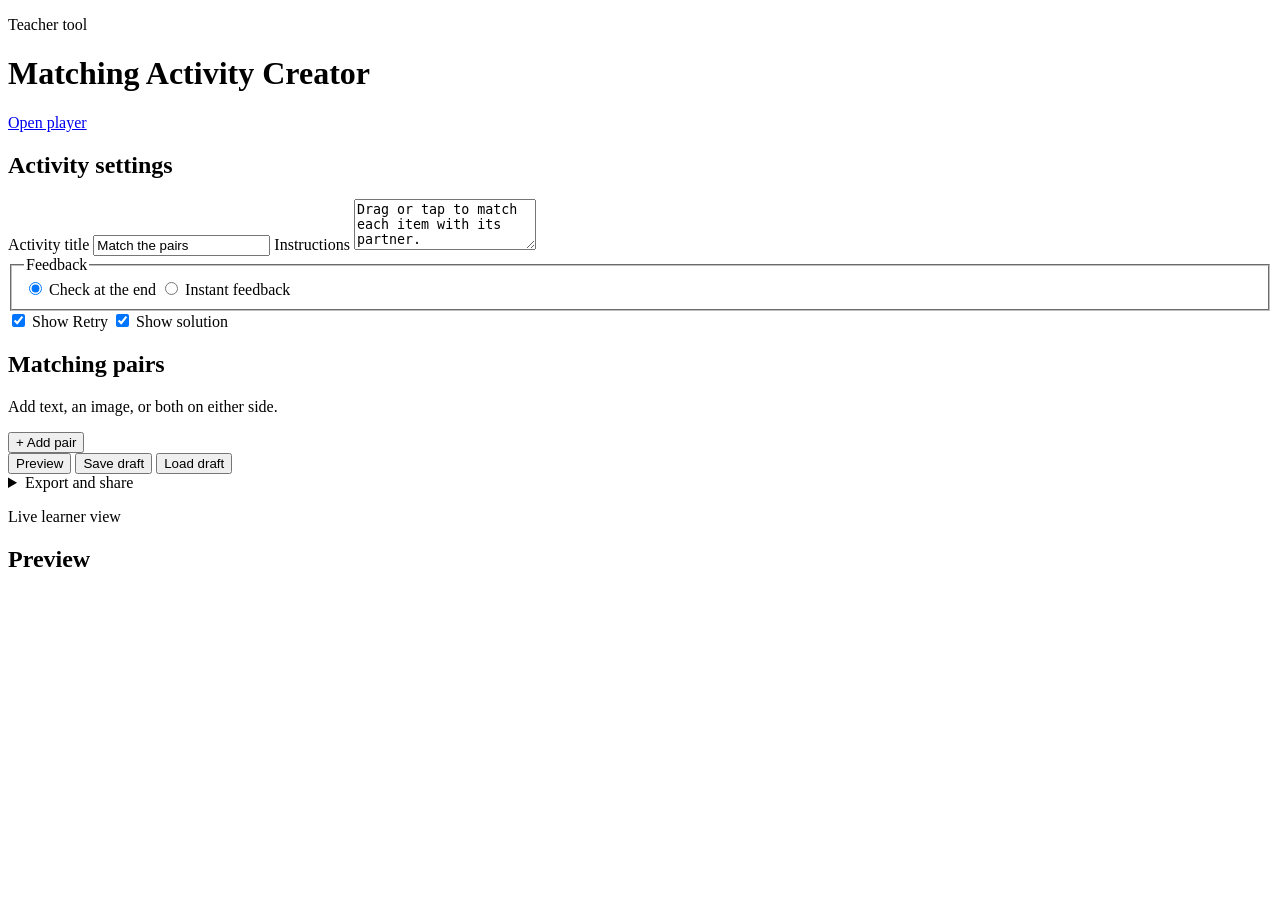
==== creator.html @ 943423c6 "Add files via upload" ====
<!doctype html>
<html lang="en">
<head>
  <meta charset="utf-8">
  <meta name="viewport" content="width=device-width,initial-scale=1">
  <title>Matching Activity Creator</title>
  <link rel="stylesheet" href="css/shared.css">
  <link rel="stylesheet" href="css/creator.css">
  <link rel="stylesheet" href="css/player.css">
</head>
<body>
  <header class="site-header">
    <div>
      <p class="eyebrow">Teacher tool</p>
      <h1>Matching Activity Creator</h1>
    </div>
    <a class="button button-secondary" href="index.html">Open player</a>
  </header>

  <main class="creator-layout">
    <section class="creator-panel" aria-labelledby="settingsTitle">
      <h2 id="settingsTitle">Activity settings</h2>
      <label>Activity title
        <input id="activityTitle" type="text" value="Match the pairs">
      </label>
      <label>Instructions
        <textarea id="instructions" rows="3">Drag or tap to match each item with its partner.</textarea>
      </label>
      <fieldset>
        <legend>Feedback</legend>
        <label class="inline"><input type="radio" name="feedbackMode" value="check" checked> Check at the end</label>
        <label class="inline"><input type="radio" name="feedbackMode" value="instant"> Instant feedback</label>
      </fieldset>
      <div class="toggle-grid">
        <label class="inline"><input id="allowRetry" type="checkbox" checked> Show Retry</label>
        <label class="inline"><input id="allowSolution" type="checkbox" checked> Show solution</label>
      </div>

      <div class="section-heading">
        <div>
          <h2>Matching pairs</h2>
          <p>Add text, an image, or both on either side.</p>
        </div>
        <button id="addPair" class="button button-secondary" type="button">+ Add pair</button>
      </div>
      <div id="pairList" class="pair-list"></div>

      <div class="creator-actions">
        <button id="previewButton" class="button" type="button">Preview</button>
        <button id="saveDraft" class="button button-secondary" type="button">Save draft</button>
        <button id="loadDraft" class="button button-secondary" type="button">Load draft</button>
      </div>

      <details class="export-panel">
        <summary>Export and share</summary>
        <div class="export-grid">
          <button id="downloadHtml" class="button" type="button">Download HTML</button>
          <button id="downloadJson" class="button button-secondary" type="button">Download JSON</button>
          <button id="makeLink" class="button button-secondary" type="button">Create share link</button>
        </div>
        <label>Shareable link
          <textarea id="shareLink" rows="3" readonly></textarea>
        </label>
        <label>Embed code
          <textarea id="embedCode" rows="4" readonly></textarea>
        </label>
        <div class="qr-wrap">
          <img id="qrImage" alt="QR code for the activity" hidden>
          <p id="shareNotice" class="notice"></p>
        </div>
      </details>
    </section>

    <section class="preview-panel" aria-labelledby="previewTitle">
      <div class="section-heading">
        <div><p class="eyebrow">Live learner view</p><h2 id="previewTitle">Preview</h2></div>
      </div>
      <div id="previewRoot" class="activity-card"></div>
    </section>
  </main>

  <template id="pairTemplate">
    <article class="pair-editor" draggable="true">
      <div class="pair-editor-top">
        <span class="drag-handle" aria-hidden="true">⋮⋮</span>
        <strong class="pair-number"></strong>
        <div class="pair-editor-buttons">
          <button class="move-up icon-button" type="button" aria-label="Move pair up">↑</button>
          <button class="move-down icon-button" type="button" aria-label="Move pair down">↓</button>
          <button class="delete-pair icon-button danger" type="button" aria-label="Delete pair">×</button>
        </div>
      </div>
      <div class="pair-sides">
        <fieldset class="side-editor">
          <legend>Left item</legend>
          <label>Text <input class="left-text" type="text"></label>
          <label>Image <input class="left-image" type="file" accept="image/*"></label>
          <img class="left-preview image-preview" alt="" hidden>
          <button class="remove-left-image text-button" type="button" hidden>Remove image</button>
        </fieldset>
        <fieldset class="side-editor">
          <legend>Right item</legend>
          <label>Text <input class="right-text" type="text"></label>
          <label>Image <input class="right-image" type="file" accept="image/*"></label>
          <img class="right-preview image-preview" alt="" hidden>
          <button class="remove-right-image text-button" type="button" hidden>Remove image</button>
        </fieldset>
      </div>
    </article>
  </template>

  <script src="js/matching-engine.js"></script>
  <script src="js/player.js"></script>
  <script src="js/storage.js"></script>
  <script src="js/export.js"></script>
  <script src="js/creator.js"></script>
</body>
</html>
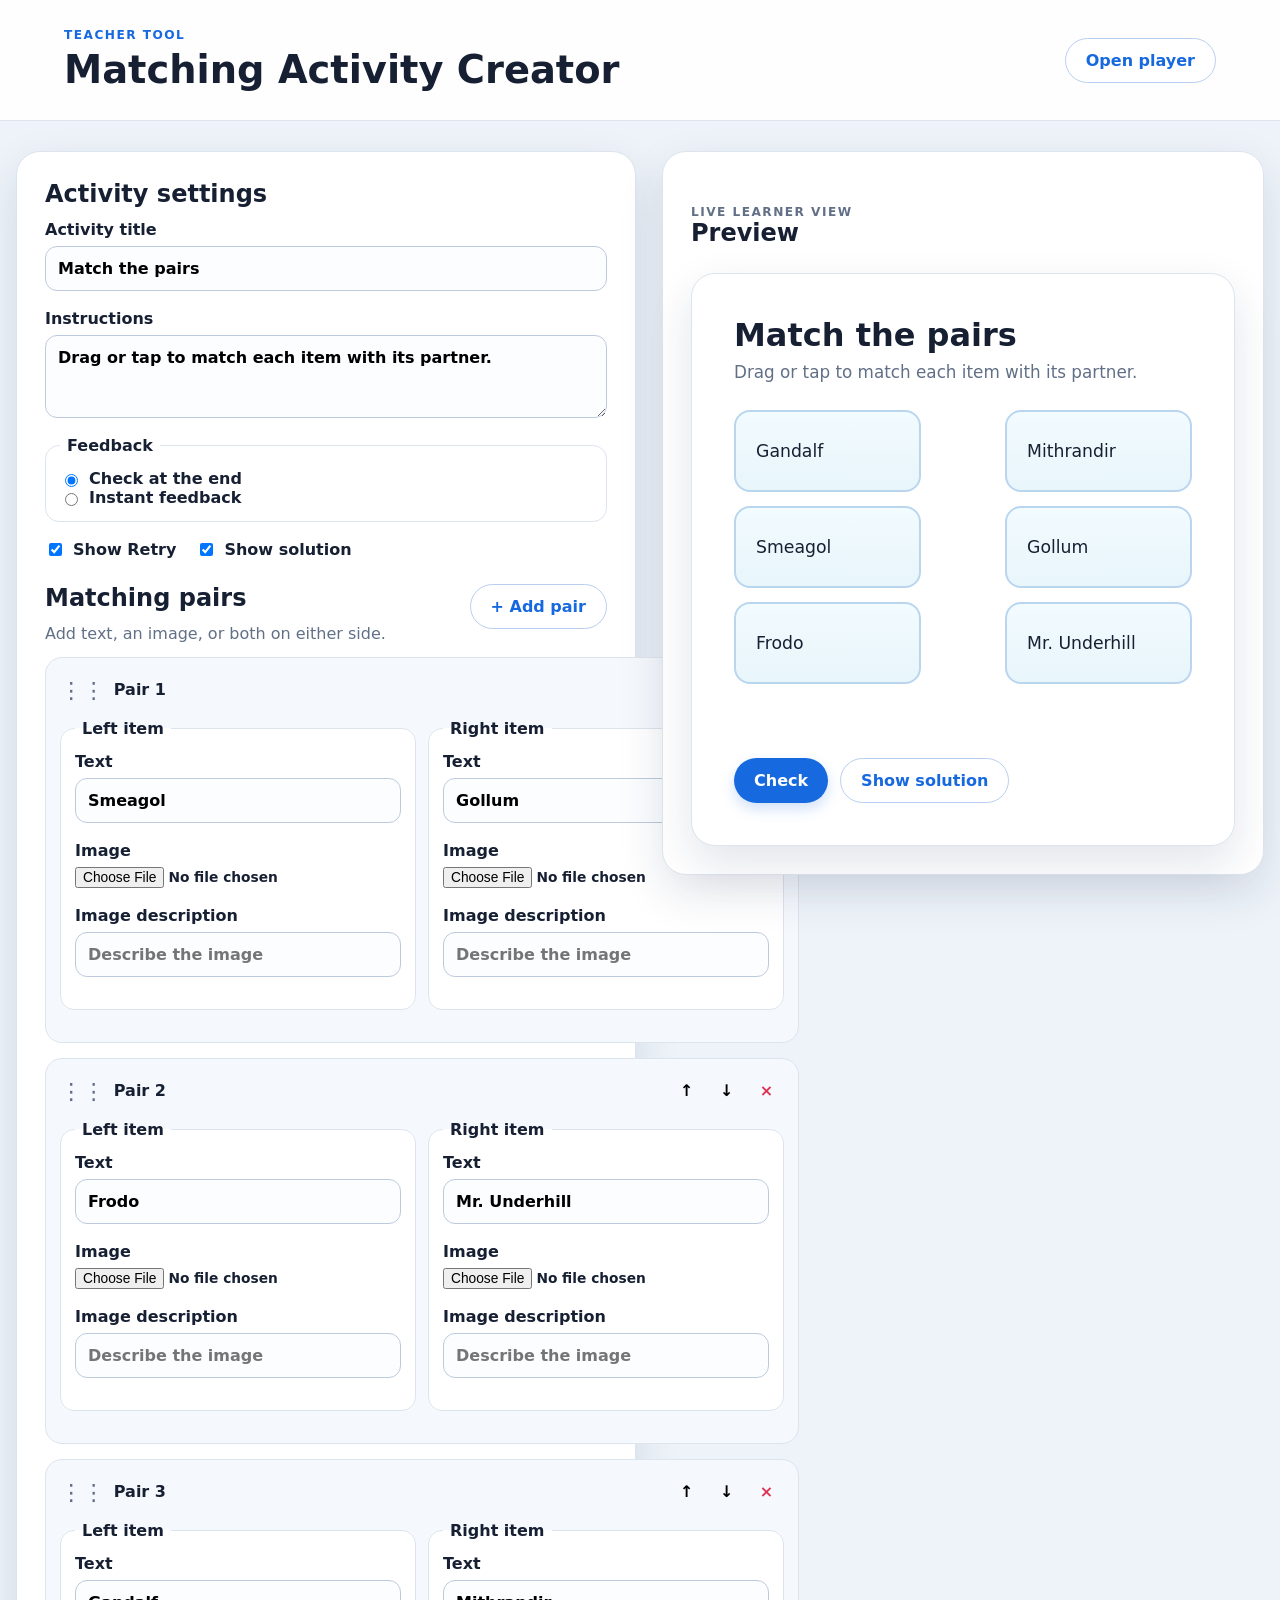
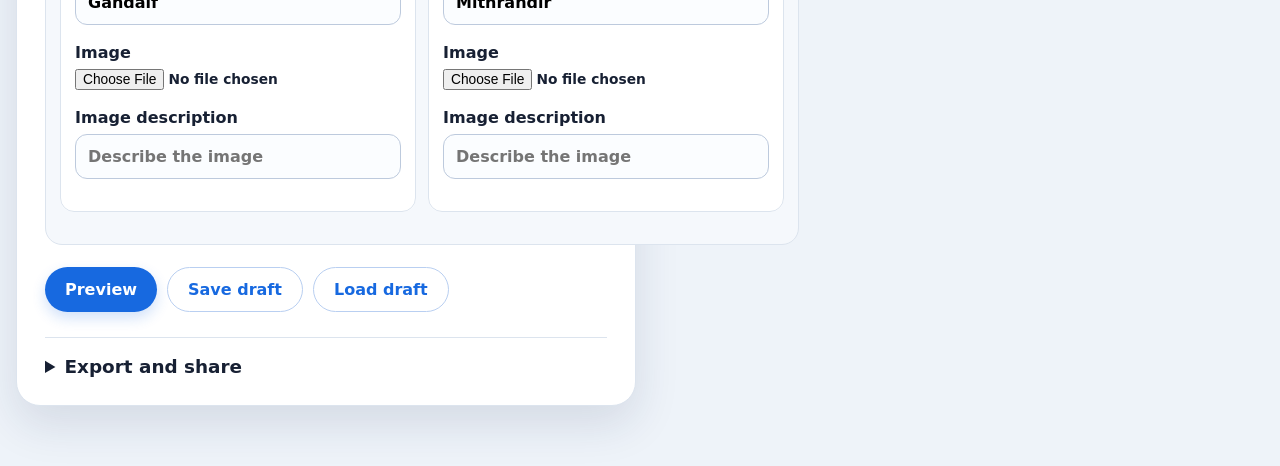
==== commit ef15f7b2: "Add files via upload" ====
--- a/creator.html
+++ b/creator.html
@@ -2,7 +2,8 @@
 <html lang="en">
 <head>
   <meta charset="utf-8">
-  <meta name="viewport" content="width=device-width,initial-scale=1">
+  <meta name="viewport" content="width=device-width, initial-scale=1">
+  <meta name="description" content="Create interactive matching activities">
   <title>Matching Activity Creator</title>
   <link rel="stylesheet" href="css/shared.css">
   <link rel="stylesheet" href="css/creator.css">
@@ -56,6 +57,7 @@
         <div class="export-grid">
           <button id="downloadHtml" class="button" type="button">Download HTML</button>
           <button id="downloadJson" class="button button-secondary" type="button">Download JSON</button>
+          <label class="button button-secondary file-button">Import JSON<input id="importJson" type="file" accept="application/json,.json" hidden></label>
           <button id="makeLink" class="button button-secondary" type="button">Create share link</button>
         </div>
         <label>Shareable link
@@ -95,6 +97,7 @@
           <legend>Left item</legend>
           <label>Text <input class="left-text" type="text"></label>
           <label>Image <input class="left-image" type="file" accept="image/*"></label>
+          <label>Image description <input class="left-alt" type="text" placeholder="Describe the image"></label>
           <img class="left-preview image-preview" alt="" hidden>
           <button class="remove-left-image text-button" type="button" hidden>Remove image</button>
         </fieldset>
@@ -102,6 +105,7 @@
           <legend>Right item</legend>
           <label>Text <input class="right-text" type="text"></label>
           <label>Image <input class="right-image" type="file" accept="image/*"></label>
+          <label>Image description <input class="right-alt" type="text" placeholder="Describe the image"></label>
           <img class="right-preview image-preview" alt="" hidden>
           <button class="remove-right-image text-button" type="button" hidden>Remove image</button>
         </fieldset>
--- a/css/shared.css
+++ b/css/shared.css
@@ -0,0 +1 @@
+:root{--ink:#172033;--muted:#617087;--line:#dce4ee;--surface:#fff;--soft:#f5f8fc;--brand:#1769e0;--brand-dark:#0f52b7;--success:#159a78;--danger:#df3154;--shadow:0 18px 45px rgba(26,45,80,.12);font-family:Inter,ui-sans-serif,system-ui,-apple-system,BlinkMacSystemFont,"Segoe UI",sans-serif;color:var(--ink);background:#eef3f9}*{box-sizing:border-box}body{margin:0;min-height:100vh}button,input,textarea{font:inherit}button{cursor:pointer}.site-header{display:flex;align-items:center;justify-content:space-between;gap:24px;padding:28px clamp(20px,5vw,72px);background:rgba(255,255,255,.9);border-bottom:1px solid var(--line);backdrop-filter:blur(12px)}h1,h2,p{margin-top:0}h1{margin-bottom:0;font-size:clamp(1.7rem,3vw,2.7rem)}h2{margin-bottom:12px}.eyebrow{margin-bottom:5px;color:var(--brand);font-weight:800;text-transform:uppercase;letter-spacing:.12em;font-size:.76rem}.button{display:inline-flex;align-items:center;justify-content:center;border:0;border-radius:999px;background:var(--brand);color:white;padding:12px 20px;font-weight:800;text-decoration:none;box-shadow:0 6px 14px rgba(23,105,224,.2)}.button:hover{background:var(--brand-dark)}.button:focus-visible,.match-item:focus-visible,input:focus-visible,textarea:focus-visible,summary:focus-visible{outline:4px solid rgba(23,105,224,.25);outline-offset:2px}.button-secondary{background:white;color:var(--brand);border:1px solid #b9cff1;box-shadow:none}.button-secondary:hover{background:#edf4ff}.page-shell{width:min(1040px,calc(100% - 32px));margin:34px auto 70px}.activity-card,.creator-panel,.preview-panel{background:var(--surface);border:1px solid var(--line);border-radius:24px;box-shadow:var(--shadow)}.notice{color:var(--muted);font-size:.92rem}.danger{color:var(--danger)}@media(max-width:640px){.site-header{align-items:flex-start;flex-direction:column;padding:20px}.site-header .button{width:100%}.page-shell{width:min(100% - 20px,1040px);margin-top:16px}}
--- a/css/creator.css
+++ b/css/creator.css
@@ -0,0 +1,3 @@
+.creator-layout{width:min(1500px,calc(100% - 32px));margin:30px auto 60px;display:grid;grid-template-columns:minmax(430px,620px) minmax(420px,1fr);gap:26px;align-items:start}.creator-panel,.preview-panel{padding:28px}.preview-panel{position:sticky;top:18px}.creator-panel>label,.export-panel label,.side-editor label{display:grid;gap:7px;font-weight:750;margin-bottom:18px}.creator-panel input[type=text],.creator-panel textarea{width:100%;border:1px solid #bdcadd;border-radius:12px;padding:12px;background:#fbfdff}.creator-panel textarea{resize:vertical}.creator-panel fieldset{border:1px solid var(--line);border-radius:14px;padding:14px;margin:0 0 18px}.creator-panel legend{font-weight:850;padding:0 7px}.inline{display:flex!important;grid-template-columns:none!important;align-items:center;gap:8px;margin:0!important;font-weight:650!important}.toggle-grid{display:flex;gap:20px;margin-bottom:24px}.section-heading{display:flex;align-items:flex-start;justify-content:space-between;gap:16px;margin:25px 0 14px}.section-heading p{color:var(--muted);margin-bottom:0}.pair-list{display:grid;gap:15px}.pair-editor{border:1px solid var(--line);border-radius:17px;background:var(--soft);padding:14px}.pair-editor.dragging{opacity:.5}.pair-editor-top{display:flex;align-items:center;gap:9px;margin-bottom:12px}.drag-handle{font-size:1.4rem;color:var(--muted)}.pair-editor-buttons{margin-left:auto;display:flex;gap:5px}.icon-button,.text-button{border:0;background:transparent;font-weight:900}.icon-button{width:35px;height:35px;border-radius:10px}.icon-button:hover{background:#e4ebf4}.pair-sides{display:grid;grid-template-columns:1fr 1fr;gap:12px}.side-editor{background:white}.side-editor input[type=file]{max-width:100%;font-size:.86rem}.image-preview{width:100%;height:120px;object-fit:cover;border-radius:10px;margin-bottom:8px}.text-button{color:var(--brand);padding:0}.creator-actions,.export-grid{display:flex;flex-wrap:wrap;gap:10px;margin-top:22px}.export-panel{margin-top:25px;border-top:1px solid var(--line);padding-top:18px}.export-panel summary{font-weight:900;font-size:1.15rem;cursor:pointer}.export-panel[open] summary{margin-bottom:18px}.qr-wrap{text-align:center}.qr-wrap img{width:210px;max-width:100%;padding:10px;background:white;border:1px solid var(--line);border-radius:12px}@media(max-width:1050px){.creator-layout{grid-template-columns:1fr}.preview-panel{position:static}}@media(max-width:620px){.creator-layout{width:calc(100% - 16px);margin-top:12px}.creator-panel,.preview-panel{padding:16px;border-radius:18px}.pair-sides{grid-template-columns:1fr}.toggle-grid{flex-direction:column;gap:10px}}
+
+.file-button{cursor:pointer}.file-button input{display:none}
--- a/css/player.css
+++ b/css/player.css
@@ -0,0 +1 @@
+.activity-card{padding:clamp(18px,4vw,42px)}.activity-header{margin-bottom:28px}.activity-header h2{font-size:clamp(1.35rem,3vw,2rem);margin-bottom:8px}.activity-instructions{color:var(--muted);font-size:1.05rem}.match-board{display:grid;grid-template-columns:minmax(0,1fr) minmax(0,1fr);gap:18px clamp(24px,8vw,84px);position:relative}.match-column{display:grid;gap:14px;align-content:start}.match-item{width:100%;min-height:82px;padding:15px 20px;border:2px solid #b9d6ee;border-radius:16px;background:linear-gradient(180deg,#f2fbff,#e8f5fa);color:var(--ink);font-size:1.08rem;text-align:left;display:flex;align-items:center;gap:14px;position:relative;transition:.18s transform,.18s box-shadow,.18s border-color;touch-action:none;user-select:none;-webkit-user-select:none}.match-item:hover{transform:translateY(-2px);box-shadow:0 9px 20px rgba(26,76,120,.12)}.match-item.selected{border-color:var(--brand);box-shadow:0 0 0 5px rgba(23,105,224,.14)}.match-item.dragging{opacity:.45}.match-item.drag-over{border-color:var(--success);box-shadow:0 0 0 5px rgba(21,154,120,.15)}.match-item.used{opacity:.28;pointer-events:none}.match-item img,.result-content img{width:72px;height:58px;object-fit:cover;border-radius:10px;background:#fff}.match-item .item-text{overflow-wrap:anywhere}.activity-actions{display:flex;flex-wrap:wrap;gap:12px;margin-top:28px}.activity-actions .button[hidden]{display:none}.status-message{min-height:28px;margin-top:18px;font-weight:800}.results-list{display:grid;gap:14px}.result-row{display:grid;grid-template-columns:1fr 72px 1fr;align-items:stretch;border-radius:16px;overflow:hidden;color:white;min-height:92px}.result-row.correct{background:linear-gradient(135deg,#49c3a4,#24a882)}.result-row.incorrect{background:linear-gradient(135deg,#f04563,#d91d48)}.result-content{display:flex;align-items:center;gap:12px;padding:17px 22px;font-size:1.08rem}.result-mark{display:flex;align-items:center;justify-content:center;font-size:2rem;font-weight:900;border-left:1px solid rgba(255,255,255,.18);border-right:1px solid rgba(255,255,255,.18);background:rgba(255,255,255,.08)}.score-wrap{display:flex;align-items:center;gap:16px;margin-top:26px}.score-track{height:16px;flex:1;min-width:120px;background:#dfe5eb;border-radius:999px;overflow:hidden}.score-fill{height:100%;background:var(--success);transition:width .35s ease}.score-text{font-size:1.35rem;font-weight:900}.flash-wrong{animation:wrongFlash .72s ease}.flash-correct{animation:correctFlash .72s ease}@keyframes wrongFlash{0%,100%{background:linear-gradient(180deg,#f2fbff,#e8f5fa)}50%{background:#ffdbe2;border-color:var(--danger)}}@keyframes correctFlash{0%,100%{background:linear-gradient(180deg,#f2fbff,#e8f5fa)}50%{background:#d8f6ed;border-color:var(--success)}}@media(max-width:700px){.match-board{gap:12px}.match-item{min-height:72px;padding:12px;font-size:.98rem;flex-direction:column;align-items:flex-start}.match-item img{width:100%;height:90px}.result-row{grid-template-columns:1fr 48px 1fr}.result-content{padding:13px;font-size:.95rem;flex-direction:column;align-items:flex-start}.result-content img{width:100%;height:90px}.result-mark{font-size:1.5rem}}@media(max-width:430px){.activity-card{padding:14px}.match-board{gap:8px}.match-item{padding:9px;min-height:62px;border-radius:12px;font-size:.9rem}.match-item img{height:70px}.activity-actions .button{flex:1 1 120px;padding:11px}}
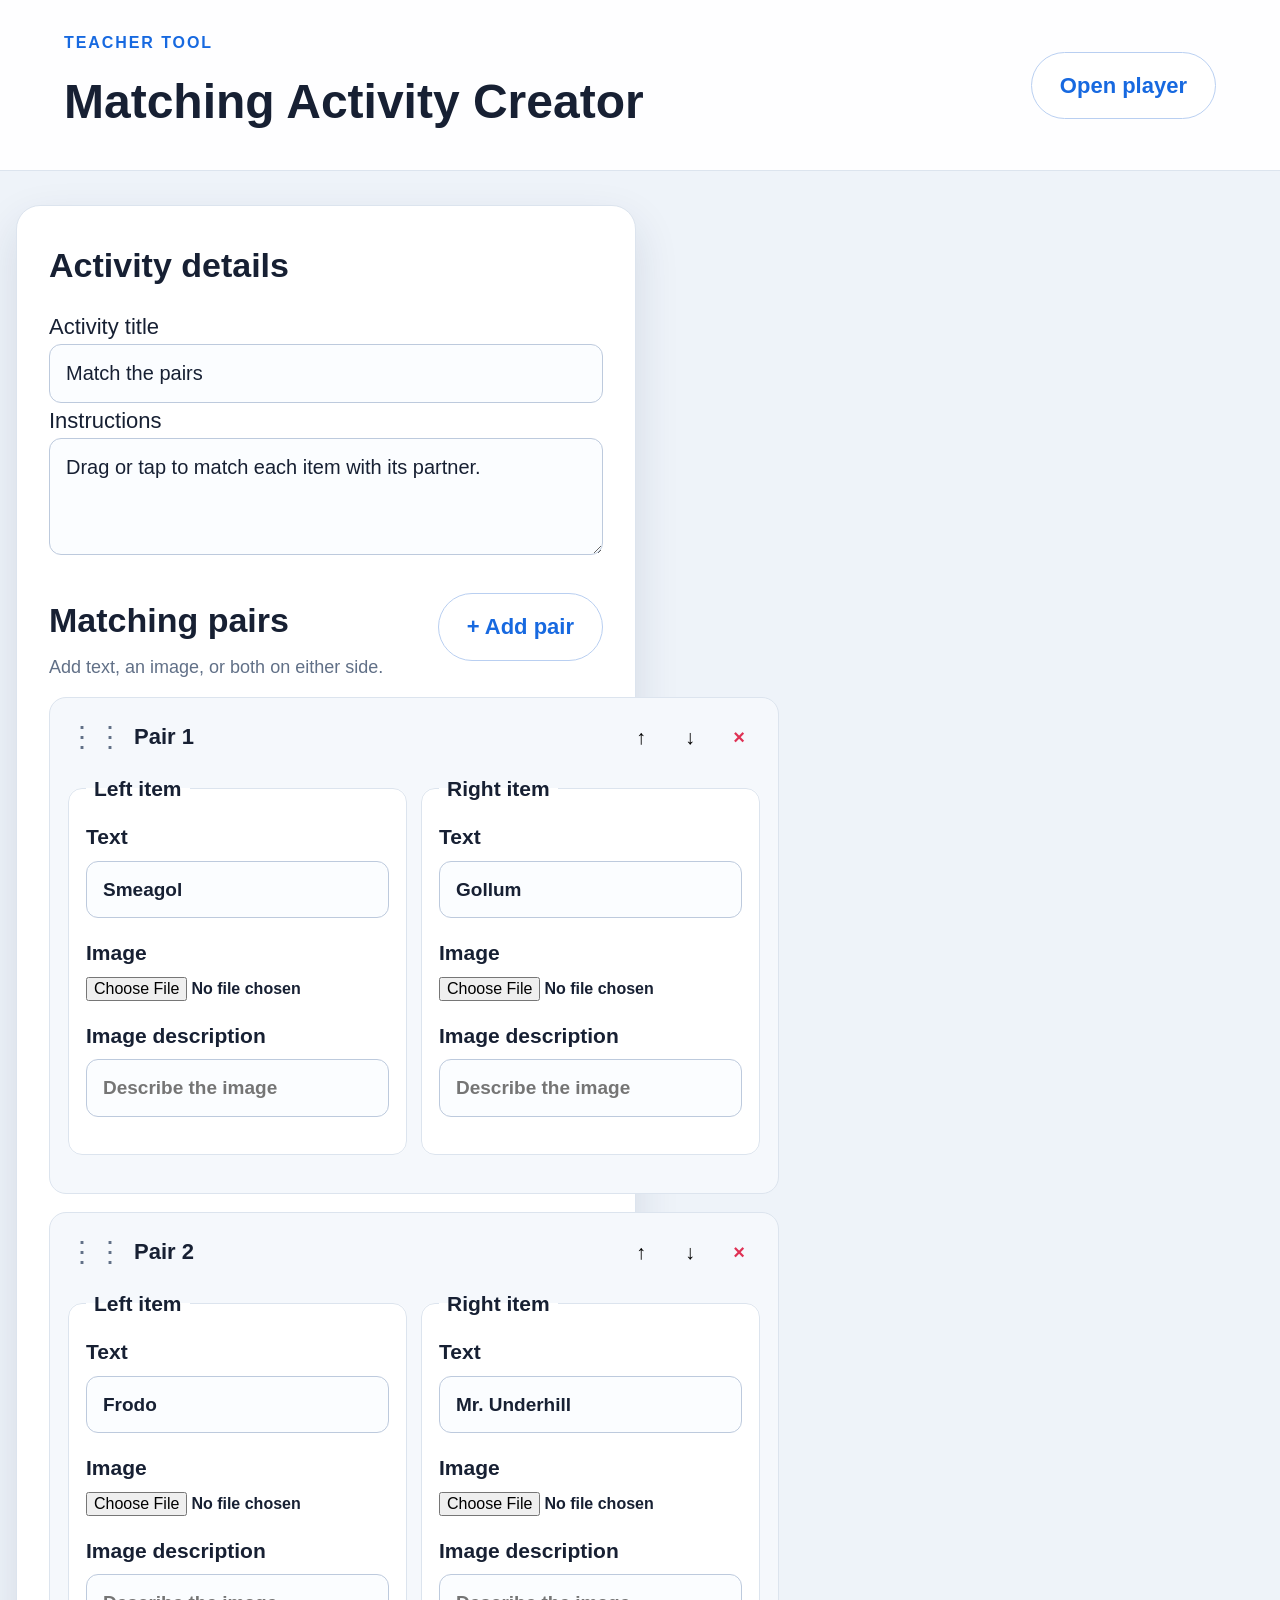
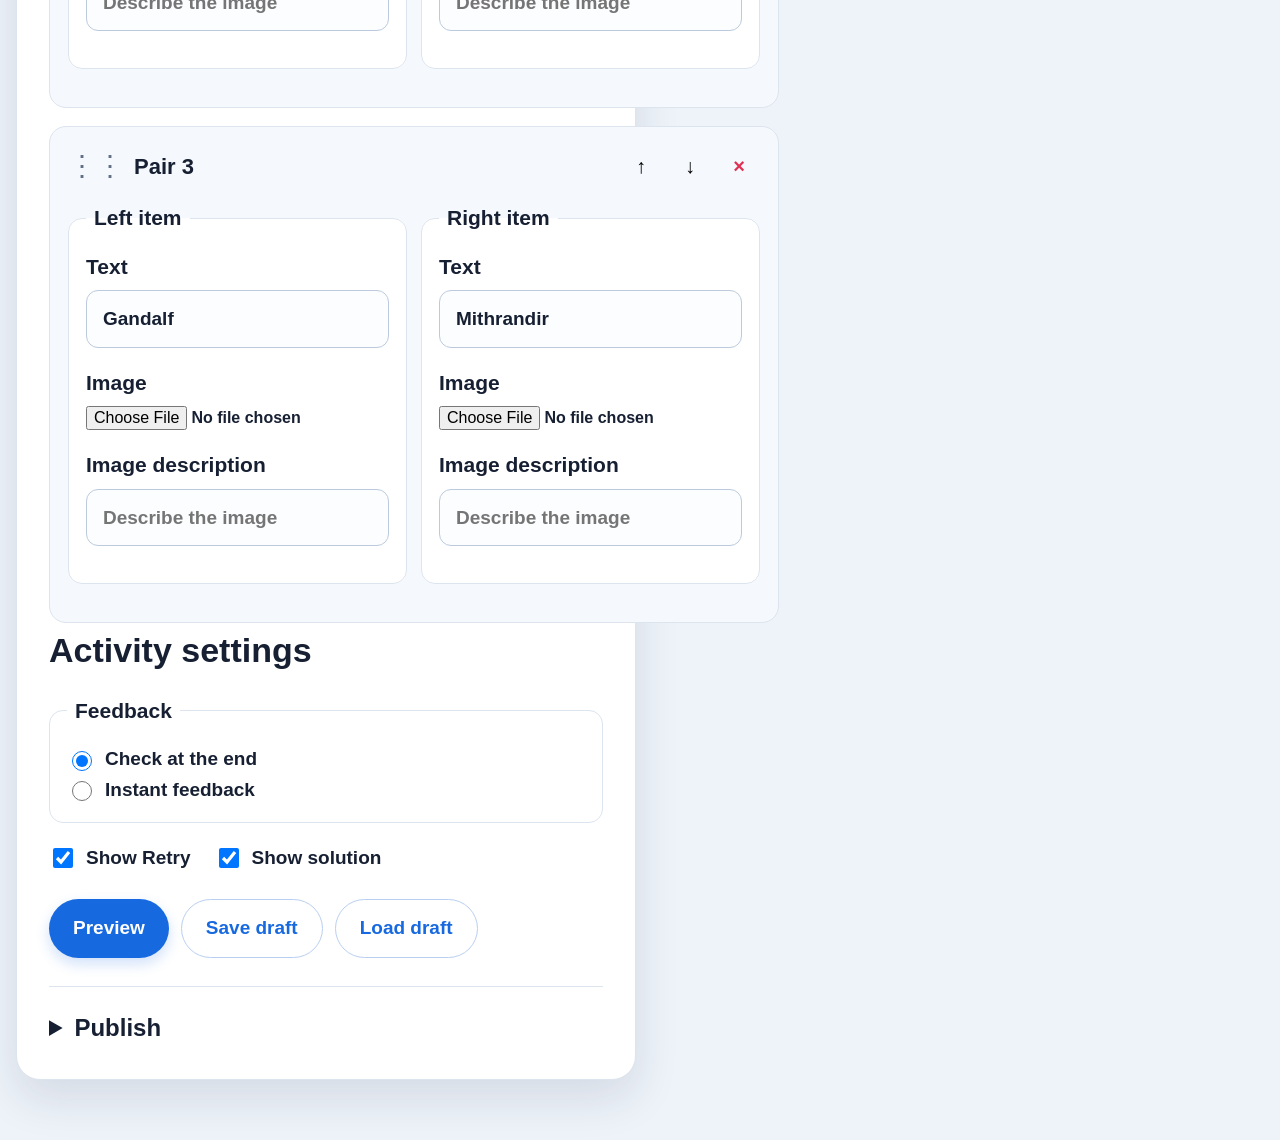
==== commit 7a4c10cf: "Update creator.html" ====
--- a/creator.html
+++ b/creator.html
@@ -2,121 +2,540 @@
 <html lang="en">
 <head>
   <meta charset="utf-8">
-  <meta name="viewport" content="width=device-width, initial-scale=1">
-  <meta name="description" content="Create interactive matching activities">
+
+  <meta
+    name="viewport"
+    content="width=device-width, initial-scale=1"
+  >
+
+  <meta
+    name="description"
+    content="Create interactive matching activities"
+  >
+
   <title>Matching Activity Creator</title>
+
   <link rel="stylesheet" href="css/shared.css">
   <link rel="stylesheet" href="css/creator.css">
   <link rel="stylesheet" href="css/player.css">
 </head>
+
 <body>
+
   <header class="site-header">
     <div>
       <p class="eyebrow">Teacher tool</p>
       <h1>Matching Activity Creator</h1>
     </div>
-    <a class="button button-secondary" href="index.html">Open player</a>
+
+    <a
+      class="button button-secondary"
+      href="index.html"
+    >
+      Open player
+    </a>
   </header>
 
   <main class="creator-layout">
-    <section class="creator-panel" aria-labelledby="settingsTitle">
-      <h2 id="settingsTitle">Activity settings</h2>
-      <label>Activity title
-        <input id="activityTitle" type="text" value="Match the pairs">
-      </label>
-      <label>Instructions
-        <textarea id="instructions" rows="3">Drag or tap to match each item with its partner.</textarea>
-      </label>
-      <fieldset>
-        <legend>Feedback</legend>
-        <label class="inline"><input type="radio" name="feedbackMode" value="check" checked> Check at the end</label>
-        <label class="inline"><input type="radio" name="feedbackMode" value="instant"> Instant feedback</label>
-      </fieldset>
-      <div class="toggle-grid">
-        <label class="inline"><input id="allowRetry" type="checkbox" checked> Show Retry</label>
-        <label class="inline"><input id="allowSolution" type="checkbox" checked> Show solution</label>
+
+    <section
+      class="creator-panel"
+      aria-labelledby="activityDetailsTitle"
+    >
+
+      <!-- Activity details -->
+
+      <section class="creator-section">
+
+        <h2 id="activityDetailsTitle">
+          Activity details
+        </h2>
+
+        <label>
+          Activity title
+
+          <input
+            id="activityTitle"
+            type="text"
+            value="Match the pairs"
+          >
+        </label>
+
+        <label>
+          Instructions
+
+          <textarea
+            id="instructions"
+            rows="3"
+          >Drag or tap to match each item with its partner.</textarea>
+        </label>
+
+      </section>
+
+
+      <!-- Matching pairs -->
+
+      <section class="creator-section">
+
+        <div class="section-heading">
+
+          <div>
+            <h2>Matching pairs</h2>
+
+            <p>
+              Add text, an image, or both on either side.
+            </p>
+          </div>
+
+          <button
+            id="addPair"
+            class="button button-secondary"
+            type="button"
+          >
+            + Add pair
+          </button>
+
+        </div>
+
+        <div
+          id="pairList"
+          class="pair-list"
+        ></div>
+
+      </section>
+
+
+      <!-- Activity settings -->
+
+      <section
+        class="creator-section settings-section"
+        aria-labelledby="settingsTitle"
+      >
+
+        <h2 id="settingsTitle">
+          Activity settings
+        </h2>
+
+        <fieldset>
+
+          <legend>Feedback</legend>
+
+          <label class="inline">
+
+            <input
+              type="radio"
+              name="feedbackMode"
+              value="check"
+              checked
+            >
+
+            Check at the end
+
+          </label>
+
+          <label class="inline">
+
+            <input
+              type="radio"
+              name="feedbackMode"
+              value="instant"
+            >
+
+            Instant feedback
+
+          </label>
+
+        </fieldset>
+
+        <div class="toggle-grid">
+
+          <label class="inline">
+
+            <input
+              id="allowRetry"
+              type="checkbox"
+              checked
+            >
+
+            Show Retry
+
+          </label>
+
+          <label class="inline">
+
+            <input
+              id="allowSolution"
+              type="checkbox"
+              checked
+            >
+
+            Show solution
+
+          </label>
+
+        </div>
+
+      </section>
+
+
+      <!-- Main actions -->
+
+      <div class="creator-actions">
+
+        <button
+          id="previewButton"
+          class="button"
+          type="button"
+        >
+          Preview
+        </button>
+
+        <button
+          id="saveDraft"
+          class="button button-secondary"
+          type="button"
+        >
+          Save draft
+        </button>
+
+        <button
+          id="loadDraft"
+          class="button button-secondary"
+          type="button"
+        >
+          Load draft
+        </button>
+
       </div>
 
-      <div class="section-heading">
+
+      <!-- Publish -->
+
+      <details class="export-panel">
+
+        <summary>
+          Publish
+        </summary>
+
+        <p class="notice">
+          Download, share or embed your matching activity.
+        </p>
+
+        <div class="export-grid">
+
+          <button
+            id="downloadHtml"
+            class="button"
+            type="button"
+          >
+            Download HTML
+          </button>
+
+          <button
+            id="downloadJson"
+            class="button button-secondary"
+            type="button"
+          >
+            Download JSON
+          </button>
+
+          <label class="button button-secondary file-button">
+
+            Import JSON
+
+            <input
+              id="importJson"
+              type="file"
+              accept="application/json,.json"
+              hidden
+            >
+
+          </label>
+
+          <button
+            id="makeLink"
+            class="button button-secondary"
+            type="button"
+          >
+            Create share link
+          </button>
+
+        </div>
+
+        <label>
+          Shareable link
+
+          <textarea
+            id="shareLink"
+            rows="3"
+            readonly
+          ></textarea>
+        </label>
+
+        <label>
+          Embed code
+
+          <textarea
+            id="embedCode"
+            rows="4"
+            readonly
+          ></textarea>
+        </label>
+
+        <div class="qr-wrap">
+
+          <img
+            id="qrImage"
+            alt="QR code for the activity"
+            hidden
+          >
+
+          <p
+            id="shareNotice"
+            class="notice"
+          ></p>
+
+        </div>
+
+      </details>
+
+    </section>
+
+  </main>
+
+
+  <!-- Preview modal -->
+
+  <div
+    id="previewModal"
+    class="preview-modal"
+    role="dialog"
+    aria-modal="true"
+    aria-labelledby="previewTitle"
+    hidden
+  >
+
+    <div
+      id="previewBackdrop"
+      class="preview-backdrop"
+    ></div>
+
+    <section class="preview-dialog">
+
+      <header class="preview-dialog-header">
+
         <div>
-          <h2>Matching pairs</h2>
-          <p>Add text, an image, or both on either side.</p>
+
+          <p class="eyebrow">
+            Learner view
+          </p>
+
+          <h2 id="previewTitle">
+            Activity preview
+          </h2>
+
         </div>
-        <button id="addPair" class="button button-secondary" type="button">+ Add pair</button>
+
+        <button
+          id="closePreview"
+          class="preview-close"
+          type="button"
+          aria-label="Close preview"
+        >
+          ×
+        </button>
+
+      </header>
+
+      <div class="preview-dialog-body">
+
+        <div
+          id="previewRoot"
+          class="activity-card"
+        ></div>
+
       </div>
-      <div id="pairList" class="pair-list"></div>
-
-      <div class="creator-actions">
-        <button id="previewButton" class="button" type="button">Preview</button>
-        <button id="saveDraft" class="button button-secondary" type="button">Save draft</button>
-        <button id="loadDraft" class="button button-secondary" type="button">Load draft</button>
+
+      <footer class="preview-dialog-footer">
+
+        <button
+          id="closePreviewButton"
+          class="button button-secondary"
+          type="button"
+        >
+          Close preview
+        </button>
+
+      </footer>
+
+    </section>
+
+  </div>
+
+
+  <!-- Matching pair template -->
+
+  <template id="pairTemplate">
+
+    <article
+      class="pair-editor"
+      draggable="true"
+    >
+
+      <div class="pair-editor-top">
+
+        <span
+          class="drag-handle"
+          aria-hidden="true"
+        >
+          ⋮⋮
+        </span>
+
+        <strong class="pair-number"></strong>
+
+        <div class="pair-editor-buttons">
+
+          <button
+            class="move-up icon-button"
+            type="button"
+            aria-label="Move pair up"
+          >
+            ↑
+          </button>
+
+          <button
+            class="move-down icon-button"
+            type="button"
+            aria-label="Move pair down"
+          >
+            ↓
+          </button>
+
+          <button
+            class="delete-pair icon-button danger"
+            type="button"
+            aria-label="Delete pair"
+          >
+            ×
+          </button>
+
+        </div>
+
       </div>
 
-      <details class="export-panel">
-        <summary>Export and share</summary>
-        <div class="export-grid">
-          <button id="downloadHtml" class="button" type="button">Download HTML</button>
-          <button id="downloadJson" class="button button-secondary" type="button">Download JSON</button>
-          <label class="button button-secondary file-button">Import JSON<input id="importJson" type="file" accept="application/json,.json" hidden></label>
-          <button id="makeLink" class="button button-secondary" type="button">Create share link</button>
-        </div>
-        <label>Shareable link
-          <textarea id="shareLink" rows="3" readonly></textarea>
-        </label>
-        <label>Embed code
-          <textarea id="embedCode" rows="4" readonly></textarea>
-        </label>
-        <div class="qr-wrap">
-          <img id="qrImage" alt="QR code for the activity" hidden>
-          <p id="shareNotice" class="notice"></p>
-        </div>
-      </details>
-    </section>
-
-    <section class="preview-panel" aria-labelledby="previewTitle">
-      <div class="section-heading">
-        <div><p class="eyebrow">Live learner view</p><h2 id="previewTitle">Preview</h2></div>
+      <div class="pair-sides">
+
+        <fieldset class="side-editor">
+
+          <legend>Left item</legend>
+
+          <label>
+            Text
+
+            <input
+              class="left-text"
+              type="text"
+            >
+          </label>
+
+          <label>
+            Image
+
+            <input
+              class="left-image"
+              type="file"
+              accept="image/*"
+            >
+          </label>
+
+          <label>
+            Image description
+
+            <input
+              class="left-alt"
+              type="text"
+              placeholder="Describe the image"
+            >
+          </label>
+
+          <img
+            class="left-preview image-preview"
+            alt=""
+            hidden
+          >
+
+          <button
+            class="remove-left-image text-button"
+            type="button"
+            hidden
+          >
+            Remove image
+          </button>
+
+        </fieldset>
+
+
+        <fieldset class="side-editor">
+
+          <legend>Right item</legend>
+
+          <label>
+            Text
+
+            <input
+              class="right-text"
+              type="text"
+            >
+          </label>
+
+          <label>
+            Image
+
+            <input
+              class="right-image"
+              type="file"
+              accept="image/*"
+            >
+          </label>
+
+          <label>
+            Image description
+
+            <input
+              class="right-alt"
+              type="text"
+              placeholder="Describe the image"
+            >
+          </label>
+
+          <img
+            class="right-preview image-preview"
+            alt=""
+            hidden
+          >
+
+          <button
+            class="remove-right-image text-button"
+            type="button"
+            hidden
+          >
+            Remove image
+          </button>
+
+        </fieldset>
+
       </div>
-      <div id="previewRoot" class="activity-card"></div>
-    </section>
-  </main>
-
-  <template id="pairTemplate">
-    <article class="pair-editor" draggable="true">
-      <div class="pair-editor-top">
-        <span class="drag-handle" aria-hidden="true">⋮⋮</span>
-        <strong class="pair-number"></strong>
-        <div class="pair-editor-buttons">
-          <button class="move-up icon-button" type="button" aria-label="Move pair up">↑</button>
-          <button class="move-down icon-button" type="button" aria-label="Move pair down">↓</button>
-          <button class="delete-pair icon-button danger" type="button" aria-label="Delete pair">×</button>
-        </div>
-      </div>
-      <div class="pair-sides">
-        <fieldset class="side-editor">
-          <legend>Left item</legend>
-          <label>Text <input class="left-text" type="text"></label>
-          <label>Image <input class="left-image" type="file" accept="image/*"></label>
-          <label>Image description <input class="left-alt" type="text" placeholder="Describe the image"></label>
-          <img class="left-preview image-preview" alt="" hidden>
-          <button class="remove-left-image text-button" type="button" hidden>Remove image</button>
-        </fieldset>
-        <fieldset class="side-editor">
-          <legend>Right item</legend>
-          <label>Text <input class="right-text" type="text"></label>
-          <label>Image <input class="right-image" type="file" accept="image/*"></label>
-          <label>Image description <input class="right-alt" type="text" placeholder="Describe the image"></label>
-          <img class="right-preview image-preview" alt="" hidden>
-          <button class="remove-right-image text-button" type="button" hidden>Remove image</button>
-        </fieldset>
-      </div>
+
     </article>
+
   </template>
+
 
   <script src="js/matching-engine.js"></script>
   <script src="js/player.js"></script>
   <script src="js/storage.js"></script>
   <script src="js/export.js"></script>
   <script src="js/creator.js"></script>
+
 </body>
 </html>
--- a/css/shared.css
+++ b/css/shared.css
@@ -1 +1,177 @@
-:root{--ink:#172033;--muted:#617087;--line:#dce4ee;--surface:#fff;--soft:#f5f8fc;--brand:#1769e0;--brand-dark:#0f52b7;--success:#159a78;--danger:#df3154;--shadow:0 18px 45px rgba(26,45,80,.12);font-family:Inter,ui-sans-serif,system-ui,-apple-system,BlinkMacSystemFont,"Segoe UI",sans-serif;color:var(--ink);background:#eef3f9}*{box-sizing:border-box}body{margin:0;min-height:100vh}button,input,textarea{font:inherit}button{cursor:pointer}.site-header{display:flex;align-items:center;justify-content:space-between;gap:24px;padding:28px clamp(20px,5vw,72px);background:rgba(255,255,255,.9);border-bottom:1px solid var(--line);backdrop-filter:blur(12px)}h1,h2,p{margin-top:0}h1{margin-bottom:0;font-size:clamp(1.7rem,3vw,2.7rem)}h2{margin-bottom:12px}.eyebrow{margin-bottom:5px;color:var(--brand);font-weight:800;text-transform:uppercase;letter-spacing:.12em;font-size:.76rem}.button{display:inline-flex;align-items:center;justify-content:center;border:0;border-radius:999px;background:var(--brand);color:white;padding:12px 20px;font-weight:800;text-decoration:none;box-shadow:0 6px 14px rgba(23,105,224,.2)}.button:hover{background:var(--brand-dark)}.button:focus-visible,.match-item:focus-visible,input:focus-visible,textarea:focus-visible,summary:focus-visible{outline:4px solid rgba(23,105,224,.25);outline-offset:2px}.button-secondary{background:white;color:var(--brand);border:1px solid #b9cff1;box-shadow:none}.button-secondary:hover{background:#edf4ff}.page-shell{width:min(1040px,calc(100% - 32px));margin:34px auto 70px}.activity-card,.creator-panel,.preview-panel{background:var(--surface);border:1px solid var(--line);border-radius:24px;box-shadow:var(--shadow)}.notice{color:var(--muted);font-size:.92rem}.danger{color:var(--danger)}@media(max-width:640px){.site-header{align-items:flex-start;flex-direction:column;padding:20px}.site-header .button{width:100%}.page-shell{width:min(100% - 20px,1040px);margin-top:16px}}
+:root {
+  --ink: #172033;
+  --muted: #617087;
+  --line: #dce4ee;
+  --surface: #ffffff;
+  --soft: #f5f8fc;
+  --brand: #1769e0;
+  --brand-dark: #0f52b7;
+  --success: #159a78;
+  --danger: #df3154;
+  --shadow: 0 18px 45px rgba(26, 45, 80, 0.12);
+
+  font-family: "Century Gothic", Arial, sans-serif;
+  color: var(--ink);
+  background: #eef3f9;
+}
+
+* {
+  box-sizing: border-box;
+}
+
+body {
+  margin: 0;
+  min-height: 100vh;
+  font-family: "Century Gothic", Arial, sans-serif;
+  font-size: 22px;
+  line-height: 1.6;
+  color: var(--ink);
+  background: #eef3f9;
+}
+
+button,
+input,
+textarea {
+  font: inherit;
+}
+
+button {
+  cursor: pointer;
+}
+
+.site-header {
+  display: flex;
+  align-items: center;
+  justify-content: space-between;
+  gap: 24px;
+  padding: 30px clamp(24px, 5vw, 72px);
+  background: rgba(255, 255, 255, 0.9);
+  border-bottom: 1px solid var(--line);
+  backdrop-filter: blur(12px);
+}
+
+h1,
+h2,
+p {
+  margin-top: 0;
+}
+
+h1 {
+  margin-bottom: 0;
+  font-size: clamp(2.2rem, 4vw, 3rem);   /* about 48px on desktop */
+  font-weight: 700;
+}
+
+h2 {
+  margin-bottom: 16px;
+  font-size: 34px;
+}
+
+.eyebrow {
+  margin-bottom: 8px;
+  color: var(--brand);
+  font-weight: 700;
+  text-transform: uppercase;
+  letter-spacing: 0.12em;
+  font-size: 16px;
+}
+
+.button {
+  display: inline-flex;
+  align-items: center;
+  justify-content: center;
+
+  border: 0;
+  border-radius: 999px;
+
+  background: var(--brand);
+  color: white;
+
+  padding: 15px 28px;
+  font-size: 22px;
+  font-weight: 700;
+
+  text-decoration: none;
+  box-shadow: 0 6px 14px rgba(23, 105, 224, 0.2);
+}
+
+.button:hover {
+  background: var(--brand-dark);
+}
+
+.button:focus-visible,
+.match-item:focus-visible,
+input:focus-visible,
+textarea:focus-visible,
+summary:focus-visible {
+  outline: 4px solid rgba(23, 105, 224, 0.25);
+  outline-offset: 2px;
+}
+
+.button-secondary {
+  background: white;
+  color: var(--brand);
+  border: 1px solid #b9cff1;
+  box-shadow: none;
+}
+
+.button-secondary:hover {
+  background: #edf4ff;
+}
+
+.page-shell {
+  width: min(1040px, calc(100% - 32px));
+  margin: 40px auto 70px;
+}
+
+.activity-card,
+.creator-panel,
+.preview-panel {
+  background: var(--surface);
+  border: 1px solid var(--line);
+  border-radius: 24px;
+  box-shadow: var(--shadow);
+}
+
+.notice {
+  color: var(--muted);
+  font-size: 18px;
+}
+
+.danger {
+  color: var(--danger);
+}
+
+@media (max-width: 640px) {
+
+  body {
+    font-size: 20px;
+  }
+
+  .site-header {
+    flex-direction: column;
+    align-items: flex-start;
+    padding: 20px;
+  }
+
+  .site-header .button {
+    width: 100%;
+  }
+
+  h1 {
+    font-size: 38px;
+  }
+
+  h2 {
+    font-size: 28px;
+  }
+
+  .button {
+    font-size: 20px;
+  }
+
+  .page-shell {
+    width: min(calc(100% - 20px), 1040px);
+    margin-top: 16px;
+  }
+}
--- a/css/creator.css
+++ b/css/creator.css
@@ -1,3 +1,399 @@
-.creator-layout{width:min(1500px,calc(100% - 32px));margin:30px auto 60px;display:grid;grid-template-columns:minmax(430px,620px) minmax(420px,1fr);gap:26px;align-items:start}.creator-panel,.preview-panel{padding:28px}.preview-panel{position:sticky;top:18px}.creator-panel>label,.export-panel label,.side-editor label{display:grid;gap:7px;font-weight:750;margin-bottom:18px}.creator-panel input[type=text],.creator-panel textarea{width:100%;border:1px solid #bdcadd;border-radius:12px;padding:12px;background:#fbfdff}.creator-panel textarea{resize:vertical}.creator-panel fieldset{border:1px solid var(--line);border-radius:14px;padding:14px;margin:0 0 18px}.creator-panel legend{font-weight:850;padding:0 7px}.inline{display:flex!important;grid-template-columns:none!important;align-items:center;gap:8px;margin:0!important;font-weight:650!important}.toggle-grid{display:flex;gap:20px;margin-bottom:24px}.section-heading{display:flex;align-items:flex-start;justify-content:space-between;gap:16px;margin:25px 0 14px}.section-heading p{color:var(--muted);margin-bottom:0}.pair-list{display:grid;gap:15px}.pair-editor{border:1px solid var(--line);border-radius:17px;background:var(--soft);padding:14px}.pair-editor.dragging{opacity:.5}.pair-editor-top{display:flex;align-items:center;gap:9px;margin-bottom:12px}.drag-handle{font-size:1.4rem;color:var(--muted)}.pair-editor-buttons{margin-left:auto;display:flex;gap:5px}.icon-button,.text-button{border:0;background:transparent;font-weight:900}.icon-button{width:35px;height:35px;border-radius:10px}.icon-button:hover{background:#e4ebf4}.pair-sides{display:grid;grid-template-columns:1fr 1fr;gap:12px}.side-editor{background:white}.side-editor input[type=file]{max-width:100%;font-size:.86rem}.image-preview{width:100%;height:120px;object-fit:cover;border-radius:10px;margin-bottom:8px}.text-button{color:var(--brand);padding:0}.creator-actions,.export-grid{display:flex;flex-wrap:wrap;gap:10px;margin-top:22px}.export-panel{margin-top:25px;border-top:1px solid var(--line);padding-top:18px}.export-panel summary{font-weight:900;font-size:1.15rem;cursor:pointer}.export-panel[open] summary{margin-bottom:18px}.qr-wrap{text-align:center}.qr-wrap img{width:210px;max-width:100%;padding:10px;background:white;border:1px solid var(--line);border-radius:12px}@media(max-width:1050px){.creator-layout{grid-template-columns:1fr}.preview-panel{position:static}}@media(max-width:620px){.creator-layout{width:calc(100% - 16px);margin-top:12px}.creator-panel,.preview-panel{padding:16px;border-radius:18px}.pair-sides{grid-template-columns:1fr}.toggle-grid{flex-direction:column;gap:10px}}
-
-.file-button{cursor:pointer}.file-button input{display:none}
+.creator-layout {
+  width: min(1500px, calc(100% - 32px));
+  margin: 34px auto 60px;
+
+  display: grid;
+  grid-template-columns: minmax(430px, 620px) minmax(420px, 1fr);
+  gap: 28px;
+  align-items: start;
+}
+
+.creator-panel,
+.preview-panel {
+  padding: 32px;
+}
+
+.preview-panel {
+  position: sticky;
+  top: 18px;
+}
+
+/* Main labels */
+
+.creator-panel > label,
+.export-panel label,
+.side-editor label {
+  display: grid;
+  gap: 9px;
+
+  margin-bottom: 20px;
+
+  font-family: "Century Gothic", Arial, sans-serif;
+  font-size: 21px;
+  font-weight: 700;
+  line-height: 1.4;
+}
+
+/* Text inputs and text areas */
+
+.creator-panel input[type="text"],
+.creator-panel textarea {
+  width: 100%;
+
+  border: 1px solid #bdcadd;
+  border-radius: 12px;
+
+  padding: 14px 16px;
+
+  background: #fbfdff;
+  color: var(--ink);
+
+  font-family: "Century Gothic", Arial, sans-serif;
+  font-size: 20px;
+  line-height: 1.45;
+}
+
+.creator-panel textarea {
+  resize: vertical;
+  min-height: 110px;
+}
+
+/* Fieldsets */
+
+.creator-panel fieldset {
+  margin: 0 0 20px;
+  padding: 17px;
+
+  border: 1px solid var(--line);
+  border-radius: 14px;
+}
+
+.creator-panel legend {
+  padding: 0 8px;
+
+  font-family: "Century Gothic", Arial, sans-serif;
+  font-size: 21px;
+  font-weight: 800;
+}
+
+/* Radio and checkbox rows */
+
+.inline {
+  display: flex !important;
+  align-items: center;
+  gap: 10px;
+
+  margin: 0 !important;
+
+  font-size: 19px !important;
+  font-weight: 650 !important;
+}
+
+.inline input[type="radio"],
+.inline input[type="checkbox"] {
+  width: 20px;
+  height: 20px;
+}
+
+/* Settings toggles */
+
+.toggle-grid {
+  display: flex;
+  gap: 24px;
+
+  margin-bottom: 26px;
+}
+
+/* Section heading */
+
+.section-heading {
+  display: flex;
+  align-items: flex-start;
+  justify-content: space-between;
+  gap: 18px;
+
+  margin: 28px 0 16px;
+}
+
+.section-heading h2,
+.section-heading h3 {
+  margin-bottom: 6px;
+}
+
+.section-heading p {
+  margin-bottom: 0;
+
+  color: var(--muted);
+
+  font-size: 18px;
+  line-height: 1.5;
+}
+
+/* Pair list */
+
+.pair-list {
+  display: grid;
+  gap: 18px;
+}
+
+.pair-editor {
+  padding: 18px;
+
+  border: 1px solid var(--line);
+  border-radius: 17px;
+
+  background: var(--soft);
+}
+
+.pair-editor.dragging {
+  opacity: 0.5;
+}
+
+.pair-editor-top {
+  display: flex;
+  align-items: center;
+  gap: 10px;
+
+  margin-bottom: 14px;
+}
+
+.drag-handle {
+  color: var(--muted);
+
+  font-size: 28px;
+  line-height: 1;
+}
+
+.pair-editor-buttons {
+  display: flex;
+  gap: 7px;
+
+  margin-left: auto;
+}
+
+/* Buttons */
+
+.icon-button,
+.text-button {
+  border: 0;
+  background: transparent;
+
+  font-family: "Century Gothic", Arial, sans-serif;
+  font-weight: 800;
+}
+
+.icon-button {
+  width: 42px;
+  height: 42px;
+
+  border-radius: 10px;
+
+  font-size: 20px;
+}
+
+.icon-button:hover {
+  background: #e4ebf4;
+}
+
+.text-button {
+  padding: 0;
+
+  color: var(--brand);
+
+  font-size: 18px;
+}
+
+/* Pair sides */
+
+.pair-sides {
+  display: grid;
+  grid-template-columns: 1fr 1fr;
+  gap: 14px;
+}
+
+.side-editor {
+  padding: 16px;
+
+  border-radius: 14px;
+
+  background: #ffffff;
+}
+
+.side-editor input[type="text"] {
+  font-size: 19px;
+}
+
+.side-editor input[type="file"] {
+  max-width: 100%;
+
+  font-family: "Century Gothic", Arial, sans-serif;
+  font-size: 16px;
+}
+
+/* Image preview */
+
+.image-preview {
+  width: 100%;
+  height: 140px;
+
+  margin-bottom: 10px;
+
+  object-fit: cover;
+
+  border-radius: 10px;
+}
+
+/* Main creator actions */
+
+.creator-actions,
+.export-grid {
+  display: flex;
+  flex-wrap: wrap;
+  gap: 12px;
+
+  margin-top: 24px;
+}
+
+.creator-actions .button,
+.export-grid .button {
+  min-height: 54px;
+  padding: 13px 24px;
+
+  font-size: 19px;
+}
+
+/* Export area */
+
+.export-panel {
+  margin-top: 28px;
+  padding-top: 22px;
+
+  border-top: 1px solid var(--line);
+}
+
+.export-panel summary {
+  cursor: pointer;
+
+  font-family: "Century Gothic", Arial, sans-serif;
+  font-size: 24px;
+  font-weight: 800;
+}
+
+.export-panel[open] summary {
+  margin-bottom: 20px;
+}
+
+.export-panel input[type="text"],
+.export-panel textarea {
+  font-size: 18px;
+}
+
+/* QR code */
+
+.qr-wrap {
+  text-align: center;
+}
+
+.qr-wrap img {
+  width: 230px;
+  max-width: 100%;
+
+  padding: 12px;
+
+  border: 1px solid var(--line);
+  border-radius: 12px;
+
+  background: #ffffff;
+}
+
+/* Custom file button */
+
+.file-button {
+  cursor: pointer;
+}
+
+.file-button input {
+  display: none;
+}
+
+/* Tablet */
+
+@media (max-width: 1050px) {
+  .creator-layout {
+    grid-template-columns: 1fr;
+  }
+
+  .preview-panel {
+    position: static;
+  }
+}
+
+/* Smartphone */
+
+@media (max-width: 620px) {
+  .creator-layout {
+    width: calc(100% - 16px);
+    margin-top: 12px;
+  }
+
+  .creator-panel,
+  .preview-panel {
+    padding: 18px;
+    border-radius: 18px;
+  }
+
+  .creator-panel > label,
+  .export-panel label,
+  .side-editor label {
+    font-size: 18px;
+  }
+
+  .creator-panel input[type="text"],
+  .creator-panel textarea {
+    padding: 12px;
+    font-size: 18px;
+  }
+
+  .creator-panel legend {
+    font-size: 19px;
+  }
+
+  .inline {
+    font-size: 17px !important;
+  }
+
+  .pair-sides {
+    grid-template-columns: 1fr;
+  }
+
+  .toggle-grid {
+    flex-direction: column;
+    gap: 12px;
+  }
+
+  .section-heading {
+    flex-direction: column;
+  }
+
+  .section-heading p {
+    font-size: 17px;
+  }
+
+  .pair-editor {
+    padding: 14px;
+  }
+
+  .side-editor {
+    padding: 13px;
+  }
+
+  .creator-actions .button,
+  .export-grid .button {
+    flex: 1 1 150px;
+    font-size: 17px;
+  }
+
+  .export-panel summary {
+    font-size: 21px;
+  }
+}
--- a/css/player.css
+++ b/css/player.css
@@ -1 +1,362 @@
-.activity-card{padding:clamp(18px,4vw,42px)}.activity-header{margin-bottom:28px}.activity-header h2{font-size:clamp(1.35rem,3vw,2rem);margin-bottom:8px}.activity-instructions{color:var(--muted);font-size:1.05rem}.match-board{display:grid;grid-template-columns:minmax(0,1fr) minmax(0,1fr);gap:18px clamp(24px,8vw,84px);position:relative}.match-column{display:grid;gap:14px;align-content:start}.match-item{width:100%;min-height:82px;padding:15px 20px;border:2px solid #b9d6ee;border-radius:16px;background:linear-gradient(180deg,#f2fbff,#e8f5fa);color:var(--ink);font-size:1.08rem;text-align:left;display:flex;align-items:center;gap:14px;position:relative;transition:.18s transform,.18s box-shadow,.18s border-color;touch-action:none;user-select:none;-webkit-user-select:none}.match-item:hover{transform:translateY(-2px);box-shadow:0 9px 20px rgba(26,76,120,.12)}.match-item.selected{border-color:var(--brand);box-shadow:0 0 0 5px rgba(23,105,224,.14)}.match-item.dragging{opacity:.45}.match-item.drag-over{border-color:var(--success);box-shadow:0 0 0 5px rgba(21,154,120,.15)}.match-item.used{opacity:.28;pointer-events:none}.match-item img,.result-content img{width:72px;height:58px;object-fit:cover;border-radius:10px;background:#fff}.match-item .item-text{overflow-wrap:anywhere}.activity-actions{display:flex;flex-wrap:wrap;gap:12px;margin-top:28px}.activity-actions .button[hidden]{display:none}.status-message{min-height:28px;margin-top:18px;font-weight:800}.results-list{display:grid;gap:14px}.result-row{display:grid;grid-template-columns:1fr 72px 1fr;align-items:stretch;border-radius:16px;overflow:hidden;color:white;min-height:92px}.result-row.correct{background:linear-gradient(135deg,#49c3a4,#24a882)}.result-row.incorrect{background:linear-gradient(135deg,#f04563,#d91d48)}.result-content{display:flex;align-items:center;gap:12px;padding:17px 22px;font-size:1.08rem}.result-mark{display:flex;align-items:center;justify-content:center;font-size:2rem;font-weight:900;border-left:1px solid rgba(255,255,255,.18);border-right:1px solid rgba(255,255,255,.18);background:rgba(255,255,255,.08)}.score-wrap{display:flex;align-items:center;gap:16px;margin-top:26px}.score-track{height:16px;flex:1;min-width:120px;background:#dfe5eb;border-radius:999px;overflow:hidden}.score-fill{height:100%;background:var(--success);transition:width .35s ease}.score-text{font-size:1.35rem;font-weight:900}.flash-wrong{animation:wrongFlash .72s ease}.flash-correct{animation:correctFlash .72s ease}@keyframes wrongFlash{0%,100%{background:linear-gradient(180deg,#f2fbff,#e8f5fa)}50%{background:#ffdbe2;border-color:var(--danger)}}@keyframes correctFlash{0%,100%{background:linear-gradient(180deg,#f2fbff,#e8f5fa)}50%{background:#d8f6ed;border-color:var(--success)}}@media(max-width:700px){.match-board{gap:12px}.match-item{min-height:72px;padding:12px;font-size:.98rem;flex-direction:column;align-items:flex-start}.match-item img{width:100%;height:90px}.result-row{grid-template-columns:1fr 48px 1fr}.result-content{padding:13px;font-size:.95rem;flex-direction:column;align-items:flex-start}.result-content img{width:100%;height:90px}.result-mark{font-size:1.5rem}}@media(max-width:430px){.activity-card{padding:14px}.match-board{gap:8px}.match-item{padding:9px;min-height:62px;border-radius:12px;font-size:.9rem}.match-item img{height:70px}.activity-actions .button{flex:1 1 120px;padding:11px}}
+.activity-card {
+  padding: clamp(22px, 4vw, 46px);
+}
+
+.activity-header {
+  margin-bottom: 32px;
+}
+
+.activity-header h2 {
+  margin-bottom: 12px;
+  font-size: clamp(32px, 3vw, 42px);
+  line-height: 1.25;
+}
+
+.activity-instructions {
+  color: var(--muted);
+  font-size: 24px;
+  line-height: 1.55;
+}
+
+.match-board {
+  position: relative;
+  display: grid;
+  grid-template-columns: minmax(0, 1fr) minmax(0, 1fr);
+  gap: 20px clamp(24px, 8vw, 84px);
+}
+
+.match-column {
+  display: grid;
+  gap: 16px;
+  align-content: start;
+}
+
+.match-item {
+  position: relative;
+
+  display: flex;
+  align-items: center;
+  gap: 16px;
+
+  width: 100%;
+  min-height: 96px;
+  padding: 20px 24px;
+
+  border: 2px solid #b9d6ee;
+  border-radius: 16px;
+
+  background: linear-gradient(180deg, #f2fbff, #e8f5fa);
+  color: var(--ink);
+
+  font-family: "Century Gothic", Arial, sans-serif;
+  font-size: 26px;
+  font-weight: 500;
+  line-height: 1.35;
+  text-align: left;
+
+  transition:
+    0.18s transform,
+    0.18s box-shadow,
+    0.18s border-color;
+
+  touch-action: none;
+  user-select: none;
+  -webkit-user-select: none;
+}
+
+.match-item:hover {
+  transform: translateY(-2px);
+  box-shadow: 0 9px 20px rgba(26, 76, 120, 0.12);
+}
+
+.match-item.selected {
+  border-color: var(--brand);
+  box-shadow: 0 0 0 5px rgba(23, 105, 224, 0.14);
+}
+
+.match-item.dragging {
+  opacity: 0.45;
+}
+
+.match-item.drag-over {
+  border-color: var(--success);
+  box-shadow: 0 0 0 5px rgba(21, 154, 120, 0.15);
+}
+
+.match-item.used {
+  opacity: 0.28;
+  pointer-events: none;
+}
+
+.match-item img,
+.result-content img {
+  width: 84px;
+  height: 70px;
+
+  object-fit: cover;
+  border-radius: 10px;
+  background: #ffffff;
+}
+
+.match-item .item-text {
+  overflow-wrap: anywhere;
+}
+
+.activity-actions {
+  display: flex;
+  flex-wrap: wrap;
+  gap: 14px;
+  margin-top: 32px;
+}
+
+.activity-actions .button {
+  min-height: 58px;
+  padding: 14px 28px;
+  font-size: 22px;
+}
+
+.activity-actions .button[hidden] {
+  display: none;
+}
+
+.status-message {
+  min-height: 32px;
+  margin-top: 20px;
+
+  font-size: 22px;
+  font-weight: 800;
+}
+
+.results-list {
+  display: grid;
+  gap: 16px;
+}
+
+.result-row {
+  display: grid;
+  grid-template-columns: 1fr 84px 1fr;
+  align-items: stretch;
+
+  min-height: 104px;
+
+  border-radius: 16px;
+  overflow: hidden;
+
+  color: #ffffff;
+}
+
+.result-row.correct {
+  background: linear-gradient(135deg, #49c3a4, #24a882);
+}
+
+.result-row.incorrect {
+  background: linear-gradient(135deg, #f04563, #d91d48);
+}
+
+.result-content {
+  display: flex;
+  align-items: center;
+  gap: 14px;
+
+  padding: 20px 24px;
+
+  font-family: "Century Gothic", Arial, sans-serif;
+  font-size: 25px;
+  font-weight: 500;
+  line-height: 1.4;
+}
+
+.result-mark {
+  display: flex;
+  align-items: center;
+  justify-content: center;
+
+  border-left: 1px solid rgba(255, 255, 255, 0.18);
+  border-right: 1px solid rgba(255, 255, 255, 0.18);
+
+  background: rgba(255, 255, 255, 0.08);
+
+  font-size: 42px;
+  font-weight: 900;
+}
+
+.score-wrap {
+  display: flex;
+  align-items: center;
+  gap: 18px;
+
+  margin-top: 30px;
+}
+
+.score-track {
+  flex: 1;
+  min-width: 120px;
+  height: 20px;
+
+  overflow: hidden;
+  border-radius: 999px;
+
+  background: #dfe5eb;
+}
+
+.score-fill {
+  height: 100%;
+  background: var(--success);
+  transition: width 0.35s ease;
+}
+
+.score-text {
+  font-size: 30px;
+  font-weight: 900;
+}
+
+.flash-wrong {
+  animation: wrongFlash 0.72s ease;
+}
+
+.flash-correct {
+  animation: correctFlash 0.72s ease;
+}
+
+@keyframes wrongFlash {
+  0%,
+  100% {
+    background: linear-gradient(180deg, #f2fbff, #e8f5fa);
+  }
+
+  50% {
+    background: #ffdbe2;
+    border-color: var(--danger);
+  }
+}
+
+@keyframes correctFlash {
+  0%,
+  100% {
+    background: linear-gradient(180deg, #f2fbff, #e8f5fa);
+  }
+
+  50% {
+    background: #d8f6ed;
+    border-color: var(--success);
+  }
+}
+
+@media (max-width: 700px) {
+  .activity-card {
+    padding: 20px;
+  }
+
+  .activity-header h2 {
+    font-size: 32px;
+  }
+
+  .activity-instructions {
+    font-size: 21px;
+  }
+
+  .match-board {
+    gap: 12px;
+  }
+
+  .match-item {
+    min-height: 82px;
+    padding: 14px;
+
+    font-size: 21px;
+
+    flex-direction: column;
+    align-items: flex-start;
+  }
+
+  .match-item img {
+    width: 100%;
+    height: 110px;
+  }
+
+  .result-row {
+    grid-template-columns: 1fr 56px 1fr;
+  }
+
+  .result-content {
+    padding: 14px;
+    font-size: 20px;
+
+    flex-direction: column;
+    align-items: flex-start;
+  }
+
+  .result-content img {
+    width: 100%;
+    height: 110px;
+  }
+
+  .result-mark {
+    font-size: 30px;
+  }
+
+  .score-text {
+    font-size: 26px;
+  }
+}
+
+@media (max-width: 430px) {
+  .activity-card {
+    padding: 14px;
+  }
+
+  .activity-header h2 {
+    font-size: 28px;
+  }
+
+  .activity-instructions {
+    font-size: 19px;
+  }
+
+  .match-board {
+    gap: 8px;
+  }
+
+  .match-item {
+    min-height: 72px;
+    padding: 10px;
+
+    border-radius: 12px;
+
+    font-size: 18px;
+  }
+
+  .match-item img {
+    height: 84px;
+  }
+
+  .activity-actions .button {
+    flex: 1 1 120px;
+
+    min-height: 52px;
+    padding: 12px 14px;
+
+    font-size: 18px;
+  }
+
+  .result-content {
+    padding: 10px;
+    font-size: 17px;
+  }
+
+  .result-content img {
+    height: 84px;
+  }
+
+  .result-mark {
+    font-size: 25px;
+  }
+
+  .score-wrap {
+    gap: 10px;
+  }
+
+  .score-text {
+    font-size: 22px;
+  }
+}
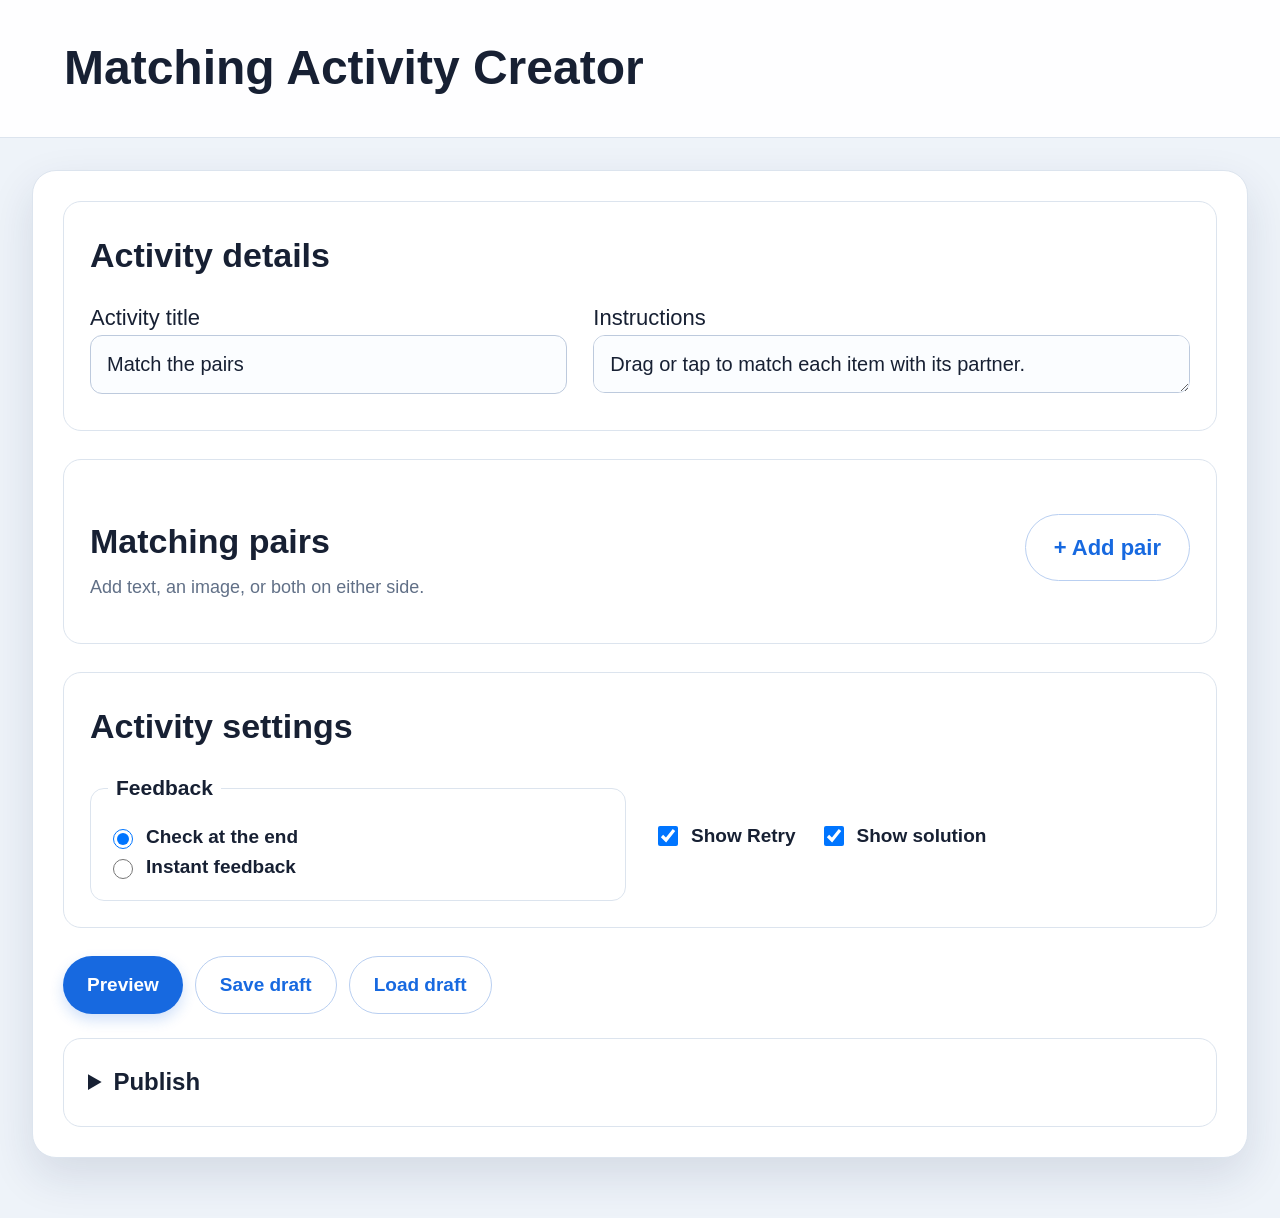
==== commit eb097ca2: "Update creator.html" ====
--- a/creator.html
+++ b/creator.html
@@ -24,16 +24,10 @@
 
   <header class="site-header">
     <div>
-      <p class="eyebrow">Teacher tool</p>
       <h1>Matching Activity Creator</h1>
     </div>
 
-    <a
-      class="button button-secondary"
-      href="index.html"
-    >
-      Open player
-    </a>
+   
   </header>
 
   <main class="creator-layout">
--- a/css/creator.css
+++ b/css/creator.css
@@ -1,11 +1,8 @@
 .creator-layout {
-  width: min(1500px, calc(100% - 32px));
-  margin: 34px auto 60px;
-
-  display: grid;
-  grid-template-columns: minmax(430px, 620px) minmax(420px, 1fr);
-  gap: 28px;
-  align-items: start;
+  display: block;
+  width: calc(100% - 64px);
+  max-width: 1600px;
+  margin: 32px auto 60px;
 }
 
 .creator-panel,
@@ -397,3 +394,175 @@
     font-size: 21px;
   }
 }
+/* =====================================================
+   FULL-WIDTH CREATOR LAYOUT
+   Keep this section at the bottom of creator.css
+   ===================================================== */
+
+.creator-layout {
+  display: block;
+  width: calc(100% - 64px);
+  max-width: 1600px;
+  margin: 32px auto 60px;
+}
+
+.creator-panel {
+  width: 100%;
+  max-width: none;
+  padding: 30px;
+}
+
+.preview-panel {
+  display: none;
+}
+
+/* Each main creator section */
+
+.creator-section {
+  width: 100%;
+  margin-bottom: 28px;
+  padding: 26px;
+
+  border: 1px solid var(--line);
+  border-radius: 18px;
+
+  background: #ffffff;
+}
+
+/* Activity title and instructions side by side */
+
+.creator-section:first-child {
+  display: grid;
+  grid-template-columns: minmax(280px, 1fr) minmax(400px, 1.25fr);
+  gap: 18px 26px;
+}
+
+.creator-section:first-child h2 {
+  grid-column: 1 / -1;
+  margin: 0;
+}
+
+.creator-section:first-child label {
+  margin-bottom: 0;
+}
+
+.creator-section:first-child textarea {
+  min-height: 58px;
+  height: 58px;
+}
+
+/* Matching-pair area */
+
+.pair-list {
+  width: 100%;
+}
+
+.pair-editor {
+  width: 100%;
+}
+
+.pair-sides {
+  grid-template-columns: minmax(0, 1fr) minmax(0, 1fr);
+}
+
+/* Make the contents inside each pair use the width better */
+
+.side-editor {
+  min-width: 0;
+}
+
+.side-editor label {
+  width: 100%;
+}
+
+/* Settings across the available width */
+
+.settings-section {
+  display: grid;
+  grid-template-columns: minmax(300px, 1fr) minmax(300px, 1fr);
+  gap: 18px 28px;
+
+  margin-top: 0;
+  padding-top: 26px;
+
+  border-top: 1px solid var(--line);
+}
+
+.settings-section h2 {
+  grid-column: 1 / -1;
+  margin: 0;
+}
+
+.settings-section fieldset,
+.settings-section .toggle-grid {
+  margin: 0;
+}
+
+/* Action buttons */
+
+.creator-actions {
+  width: 100%;
+  margin-top: 20px;
+}
+
+/* Publish area */
+
+.export-panel {
+  width: 100%;
+  margin-top: 24px;
+  padding: 24px;
+
+  border: 1px solid var(--line);
+  border-radius: 18px;
+
+  background: #ffffff;
+}
+
+/* Tablet */
+
+@media (max-width: 1000px) {
+  .creator-layout {
+    width: calc(100% - 32px);
+  }
+
+  .creator-section:first-child {
+    grid-template-columns: 1fr;
+  }
+
+  .creator-section:first-child h2 {
+    grid-column: auto;
+  }
+
+  .settings-section {
+    grid-template-columns: 1fr;
+  }
+
+  .settings-section h2 {
+    grid-column: auto;
+  }
+}
+
+/* Smartphone */
+
+@media (max-width: 620px) {
+  .creator-layout {
+    width: calc(100% - 16px);
+    margin-top: 14px;
+  }
+
+  .creator-panel {
+    padding: 0;
+    background: transparent;
+    box-shadow: none;
+  }
+
+  .creator-section,
+  .export-panel {
+    padding: 18px;
+    border-radius: 16px;
+  }
+
+  .pair-sides {
+    grid-template-columns: 1fr;
+  }
+}
